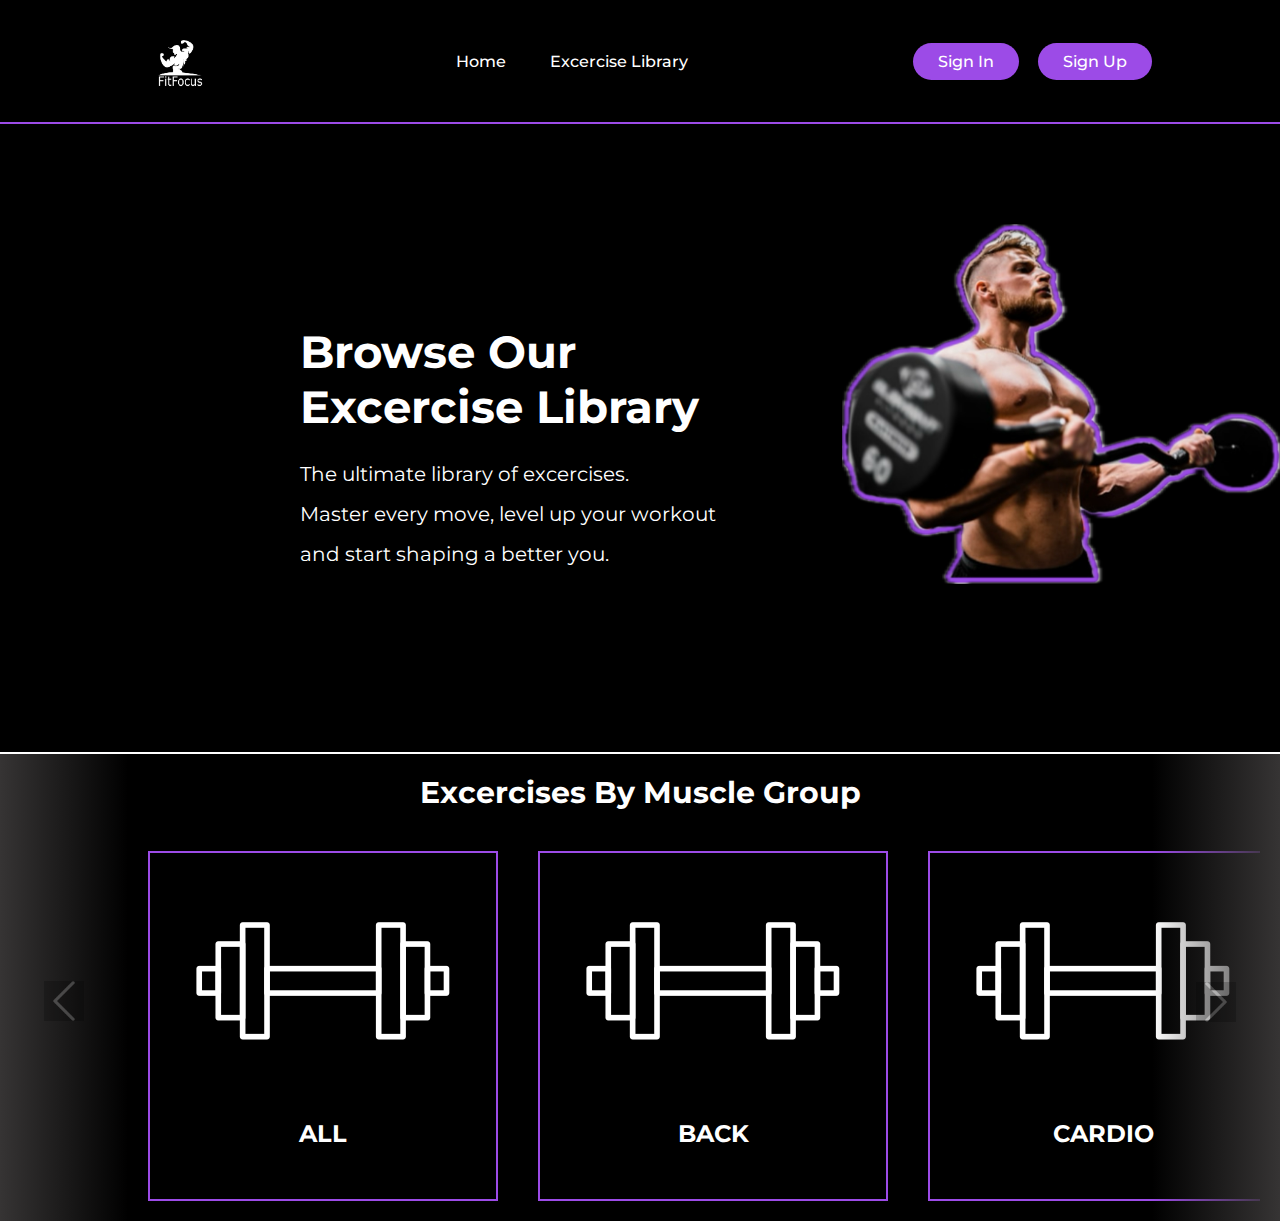
==== index.html @ 60dc9ef3 "starting excercise.html" ====
<!DOCTYPE html>
<html lang="en">
<head>
    <meta charset="UTF-8">
    <meta name="viewport" content="width=device-width, initial-scale=1.0">

    <link rel="stylesheet" href="project/css/styles.css"/>
    <title>FitFocus Exercise Library Home Page</title>
</head>


<body>

    <!--NAV BAR-->
    <header>
            <image class="logo" src="/project/Images/projectlogo1.png" alt="FitFocus logo"></image> 
            </div>
                <nav>
                    <ul class="nav-links">
                        <li><a href="index.html">Home</a></li>
                        <li><a href="excercise.html">Excercise Library</a></li>
                    </ul>
                </nav> 
                <div class="navbar-btn">
                <a class="btn1" href="contact.html"><button>Sign In</button></a>    
                <a class="btn2" href="contact.html"><button>Sign Up</button></a>  
                </div>
    </header>


    <!--HERO SECTION-->
    <main>
        <div class="hero-main">
            <div class="hero-main-text">
                <h1>Browse our excercise library</h1>
                <p>The ultimate library of excercises.<br> Master every move, level up your workout and start shaping a better you. </p>
            </div>
            <div class="hero-img">
                <img src="project/Images/heroimg.png" alt="Hero image"></img>
            </div>
        </div>
    </main>

     <!--SECTION 1 SLIDER-->
     <section class="excercise">
        <h2 class="excercise-categorys">Excercises by muscle group</h2>
        <button class="pre-btn"><img src="project/Images/arrowright.png" alt="arrow"></button>
        <button class="nxt-btn"><img src="project/Images/arrowright.png" alt="arrow"></button>
            <div class="excercise-container">
                <div class="excercise-card">
                     <div class="excercise-image">
                     <img src="project/Images/sliderimg.png" class="excercise-thumb" alt="image">
                     </div>
                     <div class="excercise-info">
                     <h2 class="excercise-cat-name">All</h2>
                     </div>
                </div>
                <div class="excercise-card">
                    <div class="excercise-image">
                    <img src="project/Images/sliderimg.png" class="excercise-thumb" alt="image">
                    </div>
                    <div class="excercise-info">
                    <h2 class="excercise-cat-name">Back</h2>
                    </div>
               </div>
               <div class="excercise-card">
                    <div class="excercise-image">
                    <img src="project/Images/sliderimg.png" class="excercise-thumb" alt="image">
                    </div>
                    <div class="excercise-info">
                    <h2 class="excercise-cat-name">Cardio</h2>
                    </div>
                </div>
                <div class="excercise-card">
                    <div class="excercise-image">
                    <img src="project/Images/sliderimg.png" class="excercise-thumb" alt="image">
                    </div>
                    <div class="excercise-info">
                    <h2 class="excercise-cat-name">Chest</h2>
                    </div>
               </div>
               <div class="excercise-card">
                    <div class="excercise-image">
                    <img src="project/Images/sliderimg.png" class="excercise-thumb" alt="image">
                    </div>
                    <div class="excercise-info">
                    <h2 class="excercise-cat-name">Lower Arms</h2>
                    </div>
                </div>
                <div class="excercise-card">
                    <div class="excercise-image">
                    <img src="project/Images/sliderimg.png" class="excercise-thumb" alt="image">
                    </div>
                    <div class="excercise-info">
                    <h2 class="excercise-cat-name">Lower Legs</h2>
                    </div>
                </div>
                <div class="excercise-card">
                    <div class="excercise-image">
                    <img src="project/Images/sliderimg.png" class="excercise-thumb" alt="image">
                    </div>
                    <div class="excercise-info">
                    <h2 class="excercise-cat-name">Neck</h2>
                    </div>
               </div>
               <div class="excercise-card">
                    <div class="excercise-image">
                    <img src="project/Images/sliderimg.png" class="excercise-thumb" alt="image">
                    </div>
                    <div class="excercise-info">
                    <h2 class="excercise-cat-name">Shoulder</h2>
                    </div>
                </div>
                <div class="excercise-card">
                    <div class="excercise-image">
                    <img src="project/Images/sliderimg.png" class="excercise-thumb" alt="image">
                    </div>
                    <div class="excercise-info">
                    <h2 class="excercise-cat-name">Upper Arms</h2>
                    </div>
                </div>
                <div class="excercise-card">
                    <div class="excercise-image">
                    <img src="project/Images/sliderimg.png" class="excercise-thumb" alt="image">
                    </div>
                    <div class="excercise-info">
                    <h2 class="excercise-cat-name">Upper Legs</h2>
                    </div>
                </div>
                <div class="excercise-card">
                    <div class="excercise-image">
                    <img src="project/Images/sliderimg.png" class="excercise-thumb" alt="image">
                    </div>
                    <div class="excercise-info">
                    <h2 class="excercise-cat-name">Waist</h2>
                    </div>
                </div>
            </div>
     </section>

     <script src="script.js"></script>
</body>
</html>
---- project/css/styles.css ----
@import url('https://fonts.googleapis.com/css2?family=Montserrat:ital,wght@0,500;1,500&display=swap');

*{
    box-sizing: border-box;
    font-family: "Montserrat", Arial, Helvetica, sans-serif;
    margin: 0;
    padding: 0;
    background-color:#000000;
}

/* NAV */

li, a, button {
    font-family: "Montserrat", Arial, Helvetica, sans-serif;
    font-weight: 500;
    font-size: 16px;
    color: #ffffff;
    text-decoration: none;
}

header {
    display: flex;
    justify-content: space-between;
    align-items: center;
    padding: 10px 10%;
    border-bottom: 2px solid #9c4be7;
}

.logo {
    max-width: 10%;
    cursor: pointer;
}

.nav-links {
    list-style: none;
}

.nav-links li {
    display: inline-block;
    padding: 0 20px;
}

.nav-links li a {
    transition: all 0.3s ease 0s;
}

.nav-links li a:hover {
    color: #9c4be7
}

.navbar-btn button {
    background-color: rgba(156,75,231,1 );
    padding: 9px 25px;
    border: none;
    border-radius: 50px;
    cursor: pointer;
    transition: all 0.3s ease 0s;
}

.navbar-btn button:hover {
    background-color: rgba(168, 98, 234,0.6);
}

.btn1 {
    margin-right: 15px;
}

/* HERO */

main {
    font-family: "Montserrat", Arial, Helvetica, sans-serif;
    color: #ffffff;
    height: 70vh;
    border-bottom: 2px solid #ffffff;
}

main h1 {
    font-size: 45px;
    text-transform: capitalize;
    margin-bottom: 20px;
}

main p {
    font-size: 20px;
    line-height: 40px;

}

.hero-main {
    display: flex;
}

.hero-main-text {
    position: relative;
    margin-top: 200px;
    margin-left: 300px;
}

.hero-img img {
    height: 40vh;
    margin-left: 100px;
    margin-top: 100px;
}

/* SECTION 1*/

section h2 {
    color: #ffffff;
}

.excercise {
 
    position: relative;
    overflow: hidden;
    padding: 20px;
}

.excercise-categorys {
    display: flex;
    justify-content: center;
    font-size: 30px;
    margin-bottom: 40px;
    text-transform: capitalize;
}

.excercise-container {
    padding: 0  10vw;
    display: flex;
    overflow-x: auto;
    scroll-behavior: smooth;
}


.excercise-card {
    flex: 0 0 auto;
    overflow-y: hidden;
    width: 350px;   
    height: 350px;
    margin-right: 40px;
    border: 2px solid #9c4be7;
}

.excercise-card::-webkit-scrollbar {
    display: none;
}

.excercise-container::-webkit-scrollbar {
    display: none;
}

.excercise-image {
    position: relative;
    width: 100%;
    overflow: hidden;
    display: flex;
    align-items: center;
    justify-content: center;
    flex-direction: column;
}

.excercise-thumb {
    object-fit: cover;
    height: 20%;
}


.excercise-info {
    width: 100%;
    height: 100%;
    padding-top: 10px;
}

.excercise-cat-name {
    text-transform: uppercase;
    display: flex;
    justify-content: center;
}

.pre-btn,
.nxt-btn {
    border: none;
    width: 10vw;
    height: 55vh;
    position: absolute;
    display: flex;
    top: 0;
    justify-content: center;
    align-items: center;
    background: linear-gradient(90deg, rgba(255, 255, 255, 0)0%, #363434 100%);
    cursor: pointer;
    z-index: 9;
}

.pre-btn {
    left: 0;
    transform: rotate(180deg);
}

.nxt-btn {
    right: 0;
}

.pre-btn img,
.nxt-btn img {
    opacity: 0.2;
    height: 40px
}

.pre-btn img:hover,
.nxt-btn img:hover {
    opacity: 0.5;
}

.collection-container {
    width: 100%;
    display: grid;
    grid-template-columns: repeat(2, 1fr);
    grid-gap: 10px;
}

.collection {
    position: relative;
}

.collection img {
    width: 100%;
    height: 100%;
    object-fit: cover;
}

.collection:nth-child(3) {
    grid-column: span 2;
    margin-bottom: 10px;
}
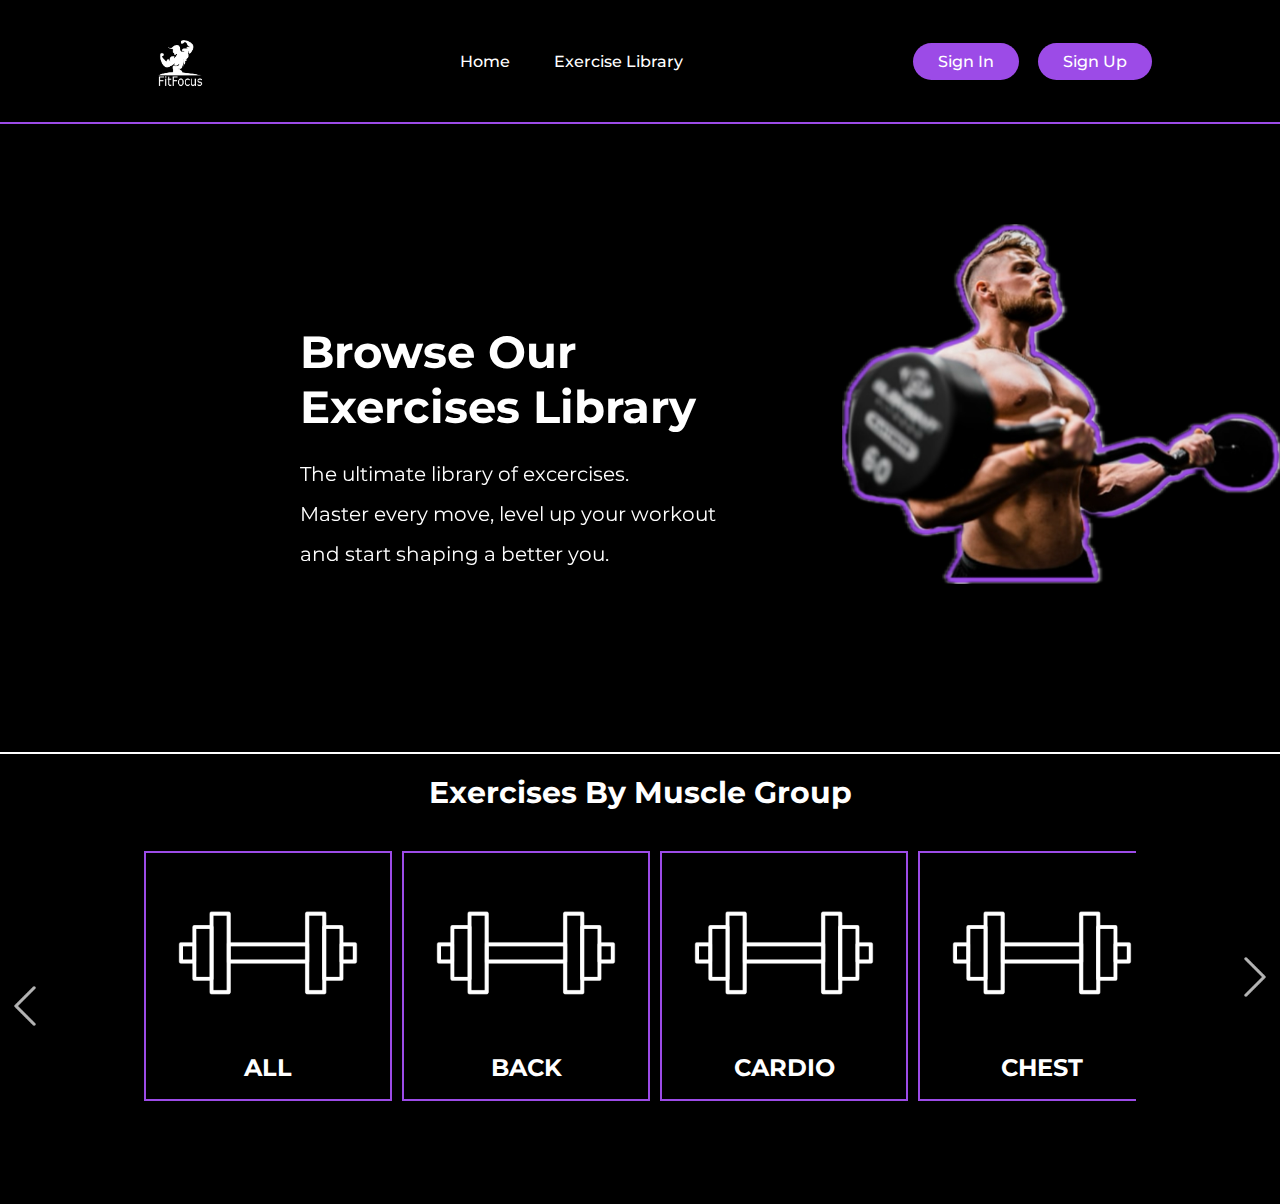
==== commit 9bae4fbf: "added css and js animation to hero section and working on media queries" ====
--- a/index.html
+++ b/index.html
@@ -14,16 +14,15 @@
     <!--NAV BAR-->
     <header>
             <image class="logo" src="/project/Images/projectlogo1.png" alt="FitFocus logo"></image> 
-            </div>
                 <nav>
                     <ul class="nav-links">
                         <li><a href="index.html">Home</a></li>
-                        <li><a href="excercise.html">Excercise Library</a></li>
+                        <li><a href="excercise.html">Exercise Library</a></li>
                     </ul>
                 </nav> 
                 <div class="navbar-btn">
-                <a class="btn1" href="contact.html"><button>Sign In</button></a>    
-                <a class="btn2" href="contact.html"><button>Sign Up</button></a>  
+                <a class="btn1" href="form.html"><button>Sign In</button></a>    
+                <a class="btn2" href="form.html"><button>Sign Up</button></a>  
                 </div>
     </header>
 
@@ -31,8 +30,8 @@
     <!--HERO SECTION-->
     <main>
         <div class="hero-main">
-            <div class="hero-main-text">
-                <h1>Browse our excercise library</h1>
+            <div class="hero-main-text hidden">
+                <h1>Browse our exercises library</h1>
                 <p>The ultimate library of excercises.<br> Master every move, level up your workout and start shaping a better you. </p>
             </div>
             <div class="hero-img">
@@ -43,7 +42,7 @@
 
      <!--SECTION 1 SLIDER-->
      <section class="excercise">
-        <h2 class="excercise-categorys">Excercises by muscle group</h2>
+        <h2 class="excercise-categorys">Exercises by muscle group</h2>
         <button class="pre-btn"><img src="project/Images/arrowright.png" alt="arrow"></button>
         <button class="nxt-btn"><img src="project/Images/arrowright.png" alt="arrow"></button>
             <div class="excercise-container">
--- a/project/css/styles.css
+++ b/project/css/styles.css
@@ -6,6 +6,14 @@
     margin: 0;
     padding: 0;
     background-color:#000000;
+}
+
+.container {
+    max-width: 1536px;
+    margin-left: auto;
+    margin-right: auto;
+    padding-left: 0.5rem;
+    padding-right: 0.5rem;
 }
 
 /* NAV */
@@ -102,6 +110,27 @@
     margin-top: 100px;
 }
 
+/* HERO SECTION ANIMATION */
+
+.hidden {
+    opacity: 0;
+    filter: blur(5px);
+    transform: translateY(-100%);
+    transition: all 1s;
+}
+
+.show {
+    opacity: 1;
+    filter: blur(0px);
+    transform: translateY(0);
+}
+
+@media(prefers-reduced-motion) {
+    .hidden {
+        transition: none;
+    }
+}
+
 /* SECTION 1*/
 
 section h2 {
@@ -109,7 +138,8 @@
 }
 
 .excercise {
- 
+    height: 50vh;
+    width: 100%;
     position: relative;
     overflow: hidden;
     padding: 20px;
@@ -124,20 +154,21 @@
 }
 
 .excercise-container {
-    padding: 0  10vw;
-    display: flex;
-    overflow-x: auto;
+    width: 80%;
+    display: flex;
+    overflow: hidden;
     scroll-behavior: smooth;
+    margin: auto;
 }
 
 
 .excercise-card {
-    flex: 0 0 auto;
-    overflow-y: hidden;
-    width: 350px;   
-    height: 350px;
-    margin-right: 40px;
+    flex: 0 0 25%;
+    max-width: 325px;
+    height: 250px;
+    margin-right: 10px;
     border: 2px solid #9c4be7;
+    box-sizing: border-box;
 }
 
 .excercise-card::-webkit-scrollbar {
@@ -149,46 +180,38 @@
 }
 
 .excercise-image {
-    position: relative;
-    width: 100%;
-    overflow: hidden;
-    display: flex;
+    padding: 10px;
+    display: flex;
+    justify-content: center;
     align-items: center;
-    justify-content: center;
-    flex-direction: column;
+    height: 200px;
 }
 
 .excercise-thumb {
+    max-width: 100%;
+    max-height: 100%;
     object-fit: cover;
-    height: 20%;
-}
-
+}
 
 .excercise-info {
-    width: 100%;
-    height: 100%;
-    padding-top: 10px;
+   text-align: center;
 }
 
 .excercise-cat-name {
     text-transform: uppercase;
-    display: flex;
-    justify-content: center;
 }
 
 .pre-btn,
 .nxt-btn {
+    position: absolute;
+    top: 50%;
+    transform: translateY(-50%);
+    background: rgba(0, 0, 0, 0.5);
     border: none;
-    width: 10vw;
-    height: 55vh;
-    position: absolute;
-    display: flex;
-    top: 0;
-    justify-content: center;
-    align-items: center;
-    background: linear-gradient(90deg, rgba(255, 255, 255, 0)0%, #363434 100%);
     cursor: pointer;
-    z-index: 9;
+    z-index: 10;
+    width: 50px;
+    height: 50px;
 }
 
 .pre-btn {
@@ -202,8 +225,9 @@
 
 .pre-btn img,
 .nxt-btn img {
-    opacity: 0.2;
-    height: 40px
+    opacity: 0.7;
+    height: 40px;
+    background: none;
 }
 
 .pre-btn img:hover,
@@ -211,24 +235,28 @@
     opacity: 0.5;
 }
 
-.collection-container {
-    width: 100%;
-    display: grid;
-    grid-template-columns: repeat(2, 1fr);
-    grid-gap: 10px;
-}
-
-.collection {
-    position: relative;
-}
-
-.collection img {
-    width: 100%;
-    height: 100%;
-    object-fit: cover;
-}
-
-.collection:nth-child(3) {
-    grid-column: span 2;
-    margin-bottom: 10px;
+/* MEDIA QUERIES */
+
+@media (min-width: 1563px) {
+
+}
+
+@media (min-width: 1280px) {
+
+}
+
+@media (min-width: 1024px) {
+
+}
+
+@media (min-width: 768px) {
+
+}
+
+@media (min-width: 640px) {
+
+}
+
+@media (min-width: 475px) {
+
 }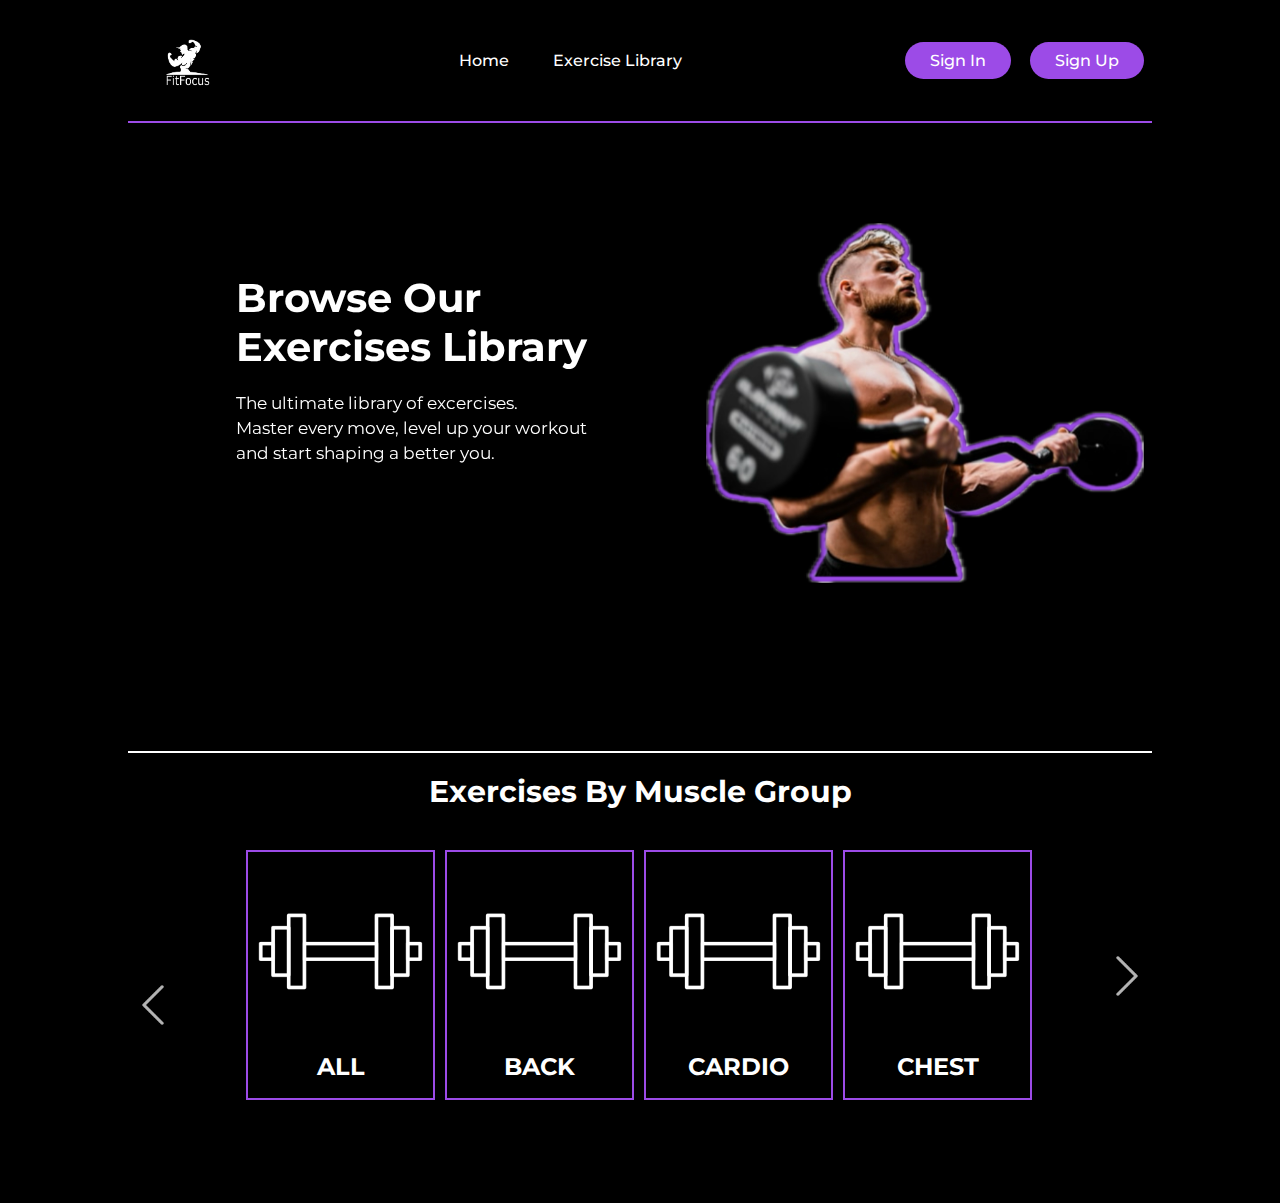
==== commit 1341988d: "added more media queries" ====
--- a/index.html
+++ b/index.html
@@ -12,7 +12,7 @@
 <body>
 
     <!--NAV BAR-->
-    <header>
+    <header class="container">
             <image class="logo" src="/project/Images/projectlogo1.png" alt="FitFocus logo"></image> 
                 <nav>
                     <ul class="nav-links">
@@ -28,7 +28,7 @@
 
 
     <!--HERO SECTION-->
-    <main>
+    <main class="container">
         <div class="hero-main">
             <div class="hero-main-text hidden">
                 <h1>Browse our exercises library</h1>
@@ -41,7 +41,7 @@
     </main>
 
      <!--SECTION 1 SLIDER-->
-     <section class="excercise">
+     <section class="excercise container">
         <h2 class="excercise-categorys">Exercises by muscle group</h2>
         <button class="pre-btn"><img src="project/Images/arrowright.png" alt="arrow"></button>
         <button class="nxt-btn"><img src="project/Images/arrowright.png" alt="arrow"></button>
--- a/project/css/styles.css
+++ b/project/css/styles.css
@@ -163,8 +163,7 @@
 
 
 .excercise-card {
-    flex: 0 0 25%;
-    max-width: 325px;
+    flex: 0 0 24%;
     height: 250px;
     margin-right: 10px;
     border: 2px solid #9c4be7;
@@ -237,26 +236,115 @@
 
 /* MEDIA QUERIES */
 
-@media (min-width: 1563px) {
-
-}
-
-@media (min-width: 1280px) {
-
-}
-
-@media (min-width: 1024px) {
-
-}
-
-@media (min-width: 768px) {
-
-}
-
-@media (min-width: 640px) {
-
-}
-
-@media (min-width: 475px) {
-
+@media (max-width: 1563px) {
+    .container {
+        max-width: 1280px;
+    }
+}
+
+@media (max-width: 1280px) {
+    .container {
+        max-width: 1024px;
+    }
+    .hero-main-text {
+        position: relative;
+        margin-top: 150px;
+        margin-left: 100px;
+    }
+    main h1 {
+        font-size: 40px;
+    }
+    main p {
+        font-size: 17px;
+        line-height: 25px;
+    }
+}
+
+@media (max-width: 1024px) {
+    .container {
+        max-width: 768px;
+    }
+    .li, a, button {
+        font-size: 13px;
+    }
+    .hero-main-text {
+        position: relative;
+        margin-top: 150px;
+        margin-left: 80px;
+    }
+    main h1 {
+        font-size: 30px;
+    }
+    main p {
+        font-size: 14px;
+        line-height: 20px;
+        }
+    
+    .excercise-categories {
+        font-size: 25px;
+    }
+    .pre-btn img, .nxt-btn img {
+        height: 30px;
+    }
+    .excercise-cat-name {
+        margin-top: -50px;
+        font-size: 20px;
+    }
+}
+
+@media (max-width: 768px) {
+    .container {
+        max-width: 640px;
+    }
+    .hero-img img {
+        height: 35vh;
+        margin-left: 80px;
+        margin-top: 150px;
+    }
+    .excercise-categorys {
+        font-size: 25px;
+    }
+    .excercise-card {
+        flex: 0 0 23.5%;
+        height: 200px;
+        margin-right: 10px;              
+    }
+    .excercise-image {
+        height: 150px;
+    }
+}
+
+@media (max-width: 640px) {
+    .container {
+        max-width: 475px;
+    }
+    .logo {
+        max-width: 18%;
+    }
+    nav {
+        display: none;
+    }
+    .navbar-btn {
+        display: none;
+    }
+    main {
+        height: 50vh;
+    }
+    .hero-main-text {
+        margin-top: 100px;
+    }
+
+    .hero-img {
+        display: none;
+    }
+    .hero-main-text {
+        margin-left: 50px;
+    }
+    
+}
+
+@media (max-width: 475px) {
+    .container {
+        width: 100%;
+    }
 }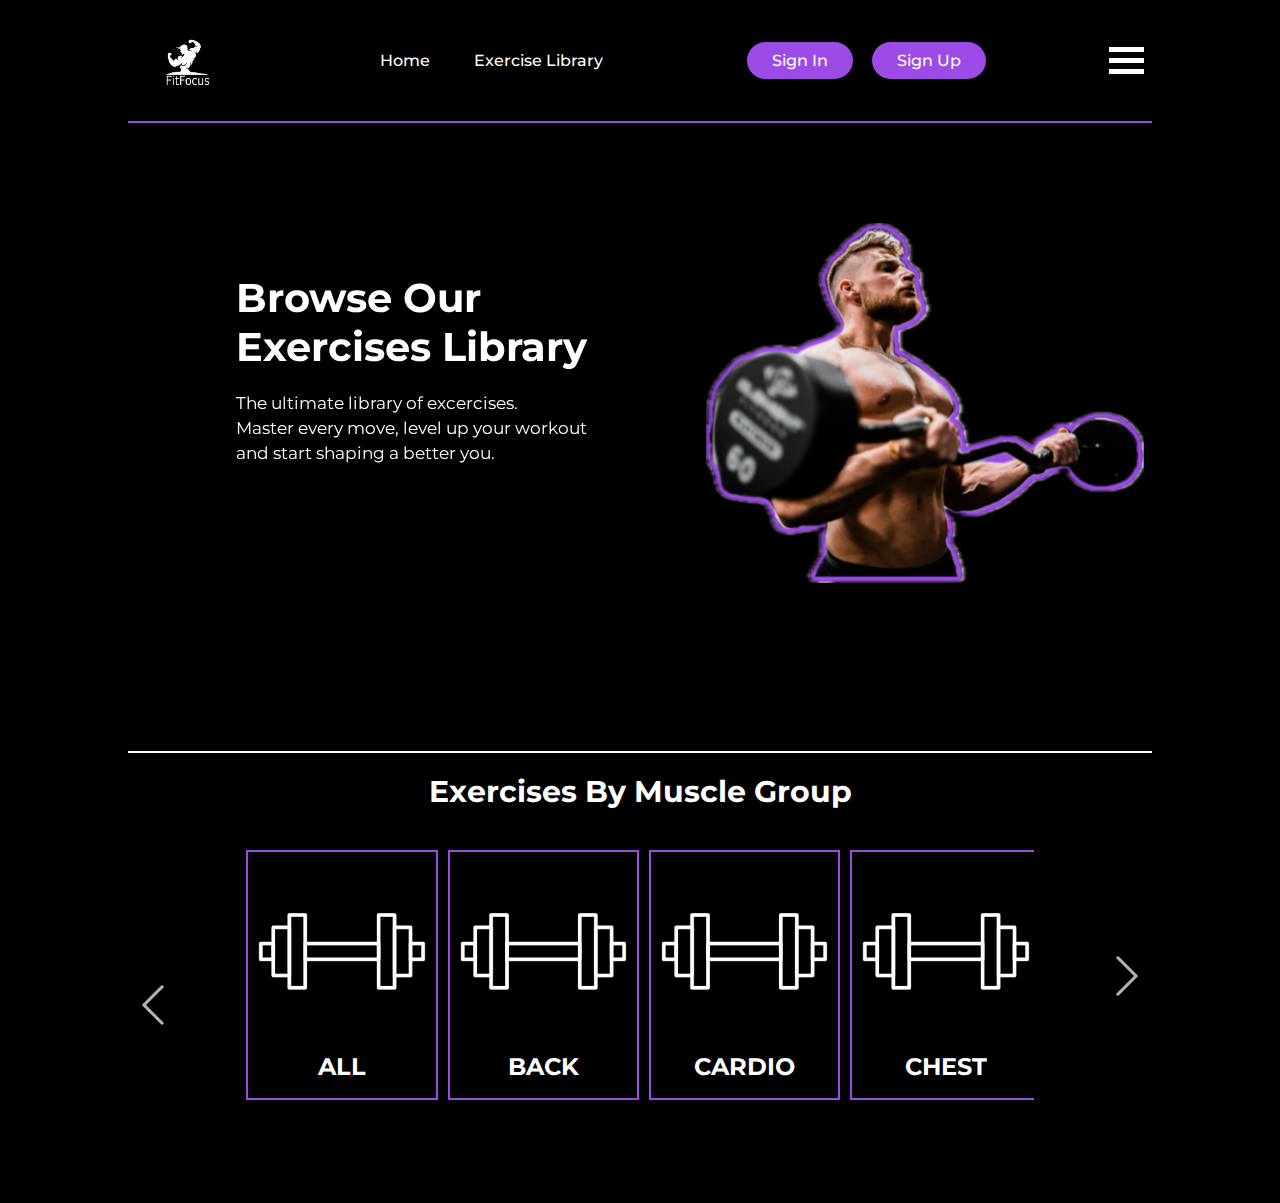
==== commit 59357899: "hamburger menu css and html finished" ====
--- a/index.html
+++ b/index.html
@@ -24,6 +24,9 @@
                 <a class="btn1" href="form.html"><button>Sign In</button></a>    
                 <a class="btn2" href="form.html"><button>Sign Up</button></a>  
                 </div>
+                <button class="hamburger">
+                    <div class="bar"></div>
+                </button>
     </header>
 
 
--- a/project/css/styles.css
+++ b/project/css/styles.css
@@ -73,6 +73,41 @@
     margin-right: 15px;
 }
 
+/* NAV HAMBURGER */
+
+.hamburger {
+    position: relative;
+    display: block;
+    width: 35px;
+    cursor: pointer;
+    background: none;
+    appearance: none;
+    outline: none;
+    border: none;
+}
+
+.hamburger .bar, .hamburger::after, .hamburger::before {
+    content: '';
+    display: block;
+    width: 100%;
+    height: 5px;
+    background-color: #ffffff;
+    margin: 6px 0px;
+    transition: 0.4s;
+}
+
+.hamburger.is-active:before {
+    transform: rotate(-45deg) translate(-8px, 6px);
+}
+
+.hamburger.is-active:after {
+    transform: rotate(45deg) translate(-9px, -8px);
+}
+
+.hamburger.is-active .bar {
+    opacity: 0;
+}
+
 /* HERO */
 
 main {
@@ -163,7 +198,7 @@
 
 
 .excercise-card {
-    flex: 0 0 24%;
+    flex: 0 0 24.3%;
     height: 250px;
     margin-right: 10px;
     border: 2px solid #9c4be7;
@@ -258,6 +293,9 @@
         font-size: 17px;
         line-height: 25px;
     }
+    .exercise-card {
+        flex: 0 0 32.5%;
+    }
 }
 
 @media (max-width: 1024px) {
@@ -290,6 +328,9 @@
         margin-top: -50px;
         font-size: 20px;
     }
+    .excercise-card {
+        flex: 0 0 31.8%;
+    }
 }
 
 @media (max-width: 768px) {
@@ -304,14 +345,16 @@
     .excercise-categorys {
         font-size: 25px;
     }
-    .excercise-card {
-        flex: 0 0 23.5%;
-        height: 200px;
-        margin-right: 10px;              
-    }
+
     .excercise-image {
         height: 150px;
     }
+    .excercise-card {
+        flex: 0 0 48%;
+    }
+    .excercise-cat-name {
+        margin-top: 0;
+    }
 }
 
 @media (max-width: 640px) {
@@ -340,11 +383,19 @@
     .hero-main-text {
         margin-left: 50px;
     }
-    
+    .excercise-card {
+        flex: 0 0 48%; 
+    }
 }
 
 @media (max-width: 475px) {
     .container {
         width: 100%;
     }
+    .excercise-card {
+        flex: 0 0 100%; 
+    }
+    .excercise-cat-name {
+        margin-top: 0;
+    }
 }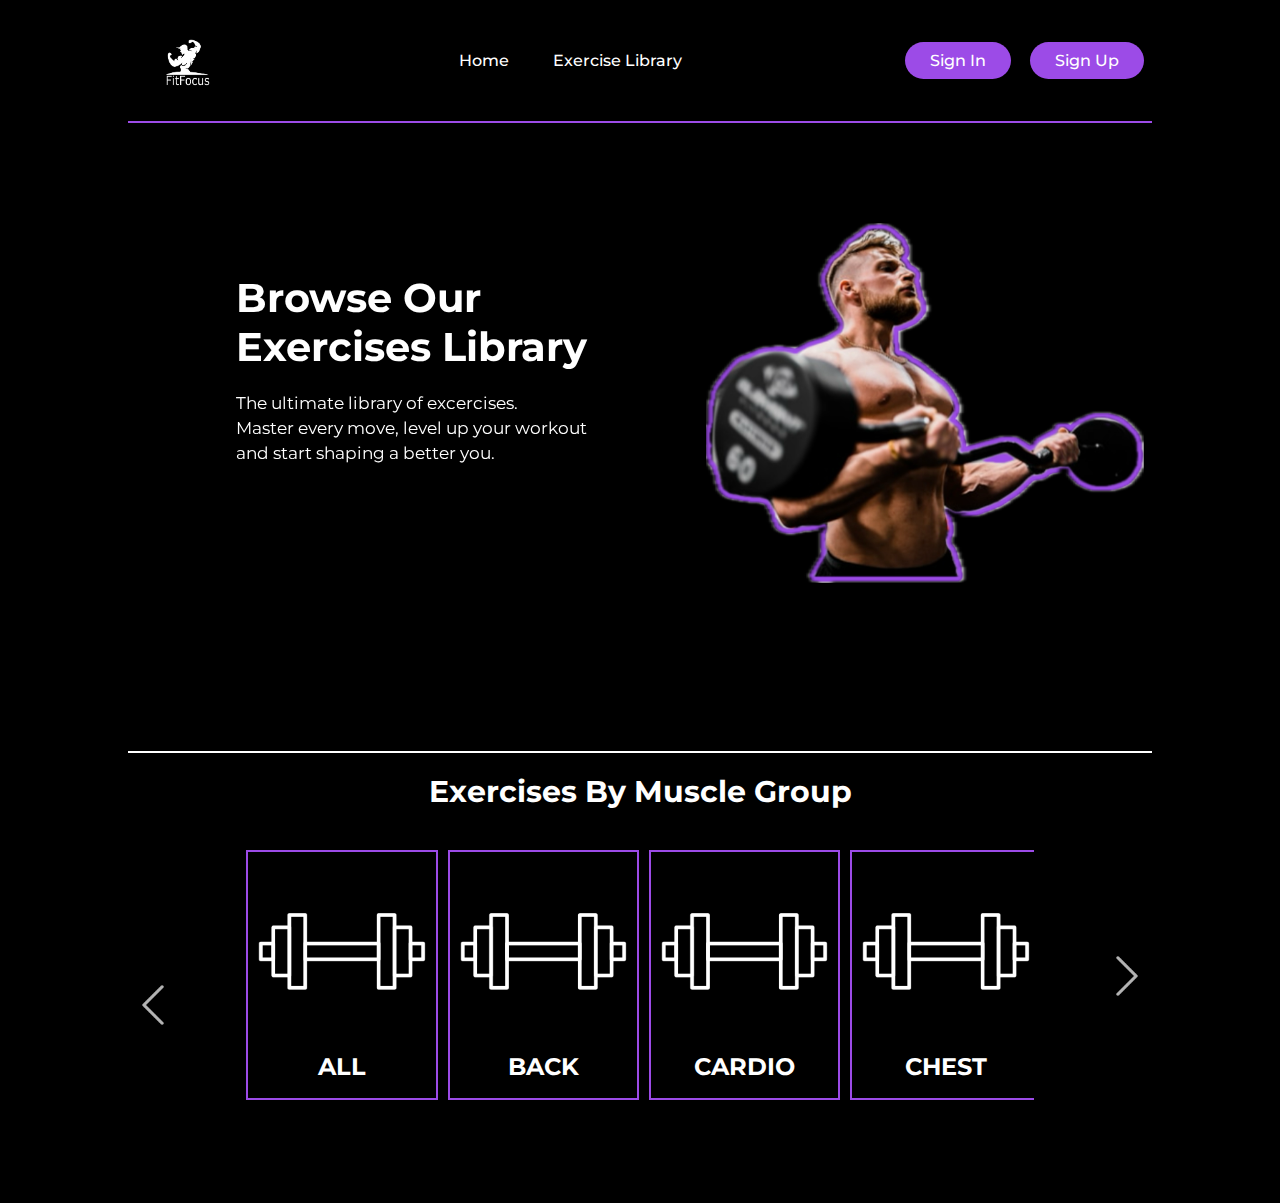
==== commit 8c9b7370: "hamburger nav java and index.html finished" ====
--- a/index.html
+++ b/index.html
@@ -28,8 +28,13 @@
                     <div class="bar"></div>
                 </button>
     </header>
-
-
+    <nav class="mobile-nav">
+        <a href="index.html">Home</a>
+        <a href="excercise.html">Exercise Library</a>
+        <a class="btn1" href="form.html"><button>Sign In</button></a>    
+        <a class="btn2" href="form.html"><button>Sign Up</button></a>  
+    </nav>
+            
     <!--HERO SECTION-->
     <main class="container">
         <div class="hero-main">
--- a/project/css/styles.css
+++ b/project/css/styles.css
@@ -37,6 +37,8 @@
 .logo {
     max-width: 10%;
     cursor: pointer;
+    z-index: 99;
+    background: none;
 }
 
 .nav-links {
@@ -84,6 +86,7 @@
     appearance: none;
     outline: none;
     border: none;
+    z-index: 100;
 }
 
 .hamburger .bar, .hamburger::after, .hamburger::before {
@@ -107,6 +110,43 @@
 .hamburger.is-active .bar {
     opacity: 0;
 }
+
+.mobile-nav {
+    position: fixed;
+    top: 0;
+    left: 100%;
+    width: 100%;
+    min-height: 100vh;
+    display: block;
+    background: #000000;
+    padding-top: 120px;
+    z-index: 98;
+    transition: 0.4s;
+}
+
+.mobile-nav.is-active {
+    left: 0;
+}
+
+.mobile-nav a {
+    background: none;
+    width: 100%;
+    max-width: 200px;
+    margin: 0 auto  16px;
+    padding: 12px 16px;
+    background-color: #9c4be7;
+    display: block;
+    text-align: center;
+}
+.mobile-nav button {
+    background: none;
+    border: none;
+}
+
+.mobile-nav a:hover {
+    background-color: #761cca;
+}
+ 
 
 /* HERO */
 
@@ -355,6 +395,12 @@
     .excercise-cat-name {
         margin-top: 0;
     }
+    nav {
+        display: none;
+    }
+    .navbar-btn {
+        display: none;
+    }
 }
 
 @media (max-width: 640px) {
@@ -398,4 +444,13 @@
     .excercise-cat-name {
         margin-top: 0;
     }
+}
+/* MEDIA QUERY MOBILE NAV*/
+@media (min-width : 768px) {
+    .mobile-nav {
+        display: none;
+    }
+    .hamburger {
+        display: none;
+}
 }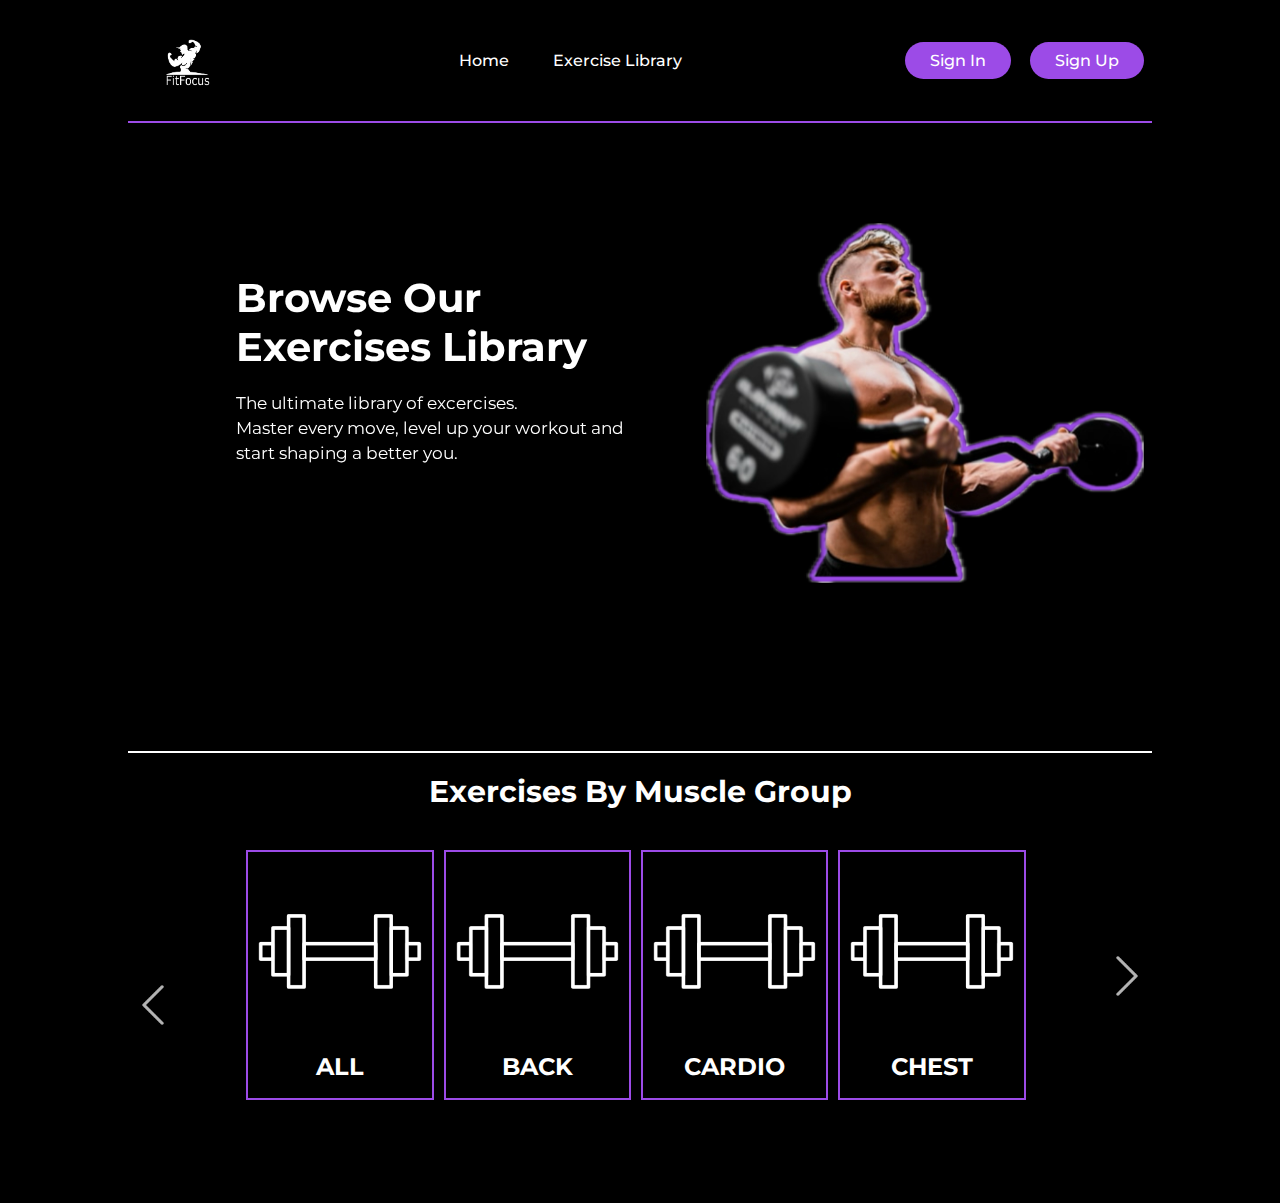
==== commit 57365a88: "logo small change" ====
--- a/index.html
+++ b/index.html
@@ -13,7 +13,7 @@
 
     <!--NAV BAR-->
     <header class="container">
-            <image class="logo" src="/project/Images/projectlogo1.png" alt="FitFocus logo"></image> 
+            <image class="logo" src="project/Images/projectlogo1.png" alt="FitFocus logo"></image> 
                 <nav>
                     <ul class="nav-links">
                         <li><a href="index.html">Home</a></li>
--- a/project/css/styles.css
+++ b/project/css/styles.css
@@ -125,7 +125,7 @@
 }
 
 .mobile-nav.is-active {
-    left: 0;
+    left: 0%;
 }
 
 .mobile-nav a {
@@ -175,13 +175,13 @@
 
 .hero-main-text {
     position: relative;
-    margin-top: 200px;
-    margin-left: 300px;
+    margin-top: 160px;
+    margin-left: 200px;
 }
 
 .hero-img img {
     height: 40vh;
-    margin-left: 100px;
+    margin-left: 80px;
     margin-top: 100px;
 }
 
@@ -315,6 +315,9 @@
     .container {
         max-width: 1280px;
     }
+    .excercise-card {
+        flex: 0 0 24%;
+    }
 }
 
 @media (max-width: 1280px) {
@@ -336,6 +339,9 @@
     .exercise-card {
         flex: 0 0 32.5%;
     }
+    .excercise-card {
+        flex: 0 0 23.8%;
+}
 }
 
 @media (max-width: 1024px) {
@@ -445,7 +451,9 @@
         margin-top: 0;
     }
 }
+
 /* MEDIA QUERY MOBILE NAV*/
+
 @media (min-width : 768px) {
     .mobile-nav {
         display: none;
